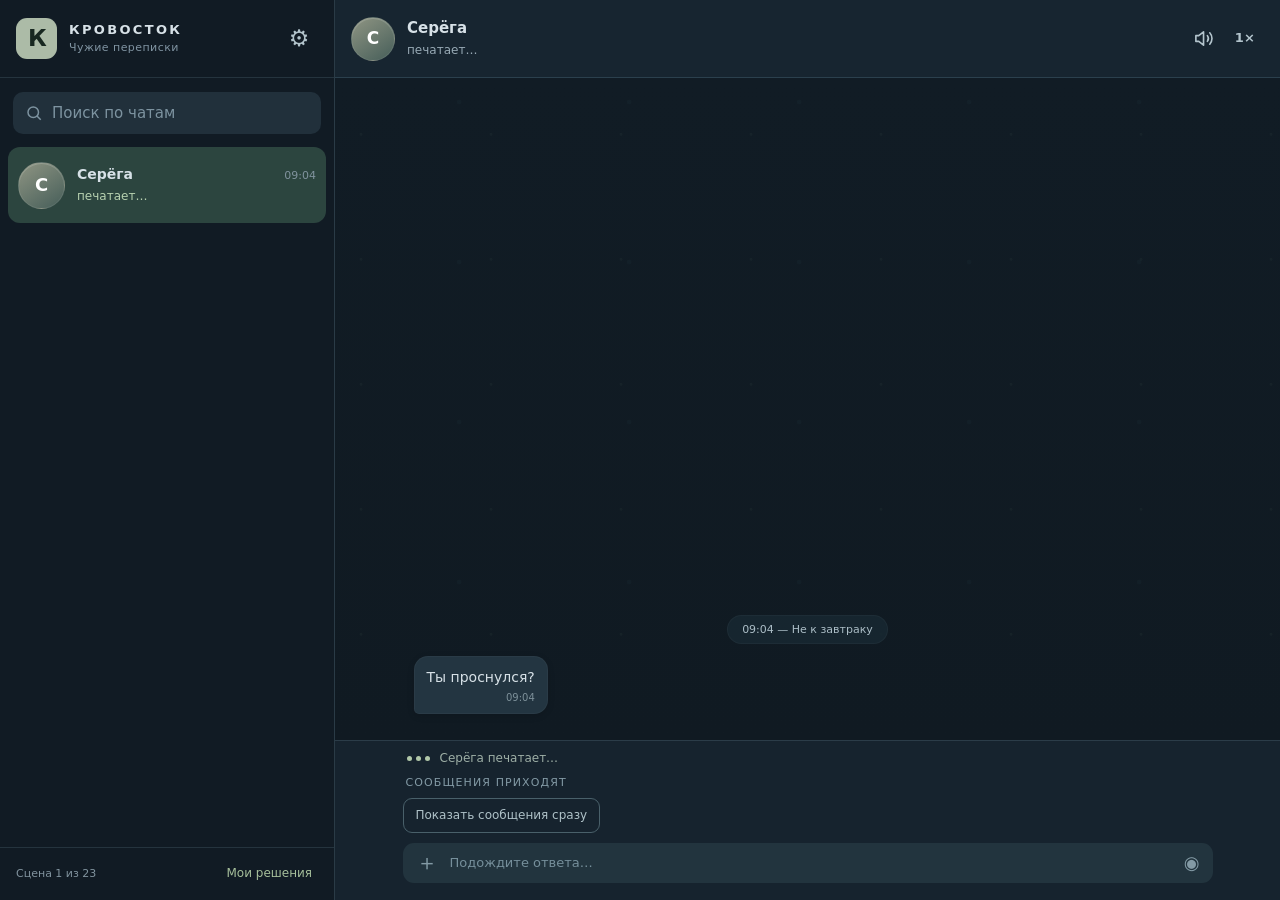
==== index.html @ a754966e "Build playable chat game: typing, notifications, save states and Friday story" ====
<!doctype html>
<html lang="ru">
<head>
  <meta charset="utf-8">
  <meta name="viewport" content="width=device-width,initial-scale=1,viewport-fit=cover">
  <meta name="theme-color" content="#101821">
  <meta name="description" content="КРОВОСТОК — интерактивная криминально-абсурдная история в переписках. Выбирайте ответы. Чужие истории продолжаются без вас.">
  <title>КРОВОСТОК — Переписки</title>
  <link rel="icon" type="image/svg+xml" href="assets/favicon.svg">
  <link rel="stylesheet" href="styles.css">
  <script defer src="story.js"></script>
  <script defer src="app.js"></script>
</head>
<body>
<div class="app" id="app">
  <aside class="sidebar" id="sidebar" aria-label="Список переписок">
    <header class="sidebar-head">
      <div class="brand"><span class="brand-glyph">К</span><div><b>КРОВОСТОК</b><small>Чужие переписки</small></div></div>
      <button class="icon-btn" id="settingsButton" title="Настройки" aria-label="Настройки">⚙</button>
    </header>
    <div class="search-wrap"><svg viewBox="0 0 24 24" aria-hidden="true"><circle cx="11" cy="11" r="7"/><path d="m16 16 5 5"/></svg><input id="search" type="search" placeholder="Поиск по чатам" aria-label="Поиск по чатам" autocomplete="off"></div>
    <div class="chat-list" id="chatList" role="list"></div>
    <footer class="sidebar-footer"><span id="progressLabel">Новая переписка</span><button id="storyInfo" title="История прохождения">Мои решения</button></footer>
  </aside>
  <main class="conversation" id="conversation">
    <header class="conversation-head">
      <button class="icon-btn back-btn" id="backButton" aria-label="Назад к чатам"><svg viewBox="0 0 24 24"><path d="m15 18-6-6 6-6"/></svg></button>
      <div class="avatar big" id="activeAvatar" aria-hidden="true">С</div>
      <div class="chat-identity"><b id="activeName">Серёга</b><small id="activeStatus">был недавно</small></div>
      <div class="head-actions"><button id="soundButton" class="icon-btn" title="Звук уведомлений" aria-label="Включить или выключить звук"><svg id="soundIcon" viewBox="0 0 24 24"><path d="M11 5 6 9H3v6h3l5 4V5Z"/><path class="sound-waves" d="M15 9a5 5 0 0 1 0 6m2.5-9a9 9 0 0 1 0 12"/></svg></button><button id="speedButton" class="icon-btn speed-btn" title="Скорость переписки" aria-label="Сменить скорость">1×</button></div>
    </header>
    <div class="thread-scroll" id="threadScroll"><div id="thread" class="thread" aria-live="polite" aria-relevant="additions"></div></div>
    <div class="interaction" id="interaction">
      <div class="typing-row" id="typingRow" hidden><span class="typing-bubble"><i></i><i></i><i></i></span><span id="typingText">печатает…</span></div>
      <div class="pending-hint" id="pendingHint" hidden></div>
      <div class="quick-title" id="quickTitle">Выберите ответ</div>
      <div class="quick-replies" id="quickReplies"></div>
      <div class="fake-input"><span class="clip-icon">＋</span><span id="fakeInputText">Сообщение</span><span class="mic-icon">◉</span></div>
    </div>
  </main>
</div>
<div class="toast" id="toast" role="status" aria-live="polite"></div>
<div class="overlay" id="modal" hidden><div class="modal" role="dialog" aria-modal="true" aria-labelledby="modalTitle"><button id="closeModal" class="modal-close" aria-label="Закрыть">×</button><h2 id="modalTitle">Настройки</h2><div id="modalContent"></div></div></div>
<script type="application/ld+json">{"@context":"https://schema.org","@type":"VideoGame","name":"КРОВОСТОК — Переписки","genre":"Interactive fiction","inLanguage":"ru","gamePlatform":"Web Browser"}</script>
</body>
</html>
---- styles.css ----
:root{color-scheme:dark;--bg:#0b1117;--panel:#141f29;--panel2:#17242f;--surface:#1b2a35;--light:#d7e1e7;--muted:#8b9da9;--line:#2c3c47;--accent:#a6bf9b;--accent2:#789f88;--incoming:#233541;--outgoing:#375b51;--bubble:#223540;--radius:14px;--sidebar:335px}
*{box-sizing:border-box}html,body{height:100%;margin:0;font:15px/1.42 system-ui,-apple-system,"Segoe UI",Arial,sans-serif;background:var(--bg);color:var(--light)}button,input{font:inherit}button{cursor:pointer}button:focus-visible,input:focus-visible{outline:2px solid #b9d5b6;outline-offset:3px}button:disabled{cursor:default;opacity:.6}.app{width:100%;height:100dvh;display:grid;grid-template-columns:var(--sidebar) minmax(0,1fr);max-width:1480px;margin:auto;box-shadow:0 0 30px #0004;overflow:hidden}.sidebar{background:#111b24;border-right:1px solid #2a3b46;display:flex;flex-direction:column;min-height:0}.sidebar-head,.conversation-head{display:flex;align-items:center;gap:12px;padding:16px;min-height:78px}.sidebar-head{justify-content:space-between;border-bottom:1px solid #25343e}.brand{display:flex;align-items:center;gap:12px;min-width:0}.brand-glyph{background:#acbba7;color:#182820;font-weight:900;display:grid;place-items:center;width:41px;height:41px;border-radius:11px;letter-spacing:-2px;font-size:23px}.brand div{display:flex;flex-direction:column;gap:1px}.brand b{font-size:13px;letter-spacing:.18em}.brand small{font-size:11px;color:#8094a2;letter-spacing:.04em}.icon-btn{border:0;background:transparent;color:#b3c4cc;width:38px;height:38px;border-radius:10px;display:grid;place-items:center;font-size:23px;flex:0 0 auto}.icon-btn:hover{background:#273640}.icon-btn svg{width:23px;height:23px;fill:none;stroke:currentColor;stroke-width:1.7;stroke-linecap:round;stroke-linejoin:round}.search-wrap{margin:14px 13px 6px;position:relative;display:flex;align-items:center;background:#21303b;border-radius:10px;height:42px}.search-wrap svg{position:absolute;left:12px;width:18px;height:18px;fill:none;stroke:#7d93a0;stroke-width:2}.search-wrap input{min-width:0;width:100%;height:100%;background:transparent;border:0;padding:0 12px 0 39px;color:var(--light);outline:0}.search-wrap input::placeholder{color:#7d93a0}.chat-list{overflow-y:auto;overflow-x:hidden;padding:7px 8px 16px;flex:1;scrollbar-width:thin;scrollbar-color:#3a4d55 transparent}.chat-item{width:100%;display:flex;align-items:center;gap:12px;padding:12px 10px;border:0;color:inherit;background:transparent;text-align:left;border-radius:12px;min-height:76px}.chat-item:hover{background:#20303b}.chat-item.active{background:#2c453f}.avatar{--av1:#45647c;--av2:#264354;border-radius:50%;width:47px;height:47px;display:grid;place-items:center;flex:0 0 auto;color:#fff;font-weight:750;font-size:18px;background:linear-gradient(145deg,var(--av1),var(--av2));border:1px solid #ffffff13;box-shadow:inset 0 1px 0 #ffffff2a}.avatar.big{width:44px;height:44px;font-size:17px}.chat-item-body{flex:1;min-width:0}.chat-row{display:flex;align-items:baseline;justify-content:space-between;gap:7px}.chat-name{font-weight:620;white-space:nowrap;overflow:hidden;text-overflow:ellipsis;font-size:14px}.chat-time{color:#81939e;font-size:11px;flex:0 0 auto}.chat-preview{display:block;font-size:12px;color:#90a1ab;white-space:nowrap;text-overflow:ellipsis;overflow:hidden;margin-top:4px;max-width:220px}.chat-preview.typing{color:#b7d1b0}.counter{background:#98b494;color:#1b3026;min-width:20px;padding:1px 6px;border-radius:20px;font-size:11px;font-weight:800;text-align:center}.sidebar-footer{display:flex;align-items:center;justify-content:space-between;gap:10px;padding:12px 16px;border-top:1px solid #25343e;color:#81939e;font-size:11px;min-height:53px}.sidebar-footer button{border:0;background:transparent;color:#a6bf9b;font-size:12px}.conversation{display:flex;flex-direction:column;min-width:0;min-height:0;background:#121b23}.conversation-head{background:#172530;border-bottom:1px solid #2b404d;z-index:3}.chat-identity{display:flex;flex-direction:column;gap:2px;min-width:0;flex:1}.chat-identity b{white-space:nowrap;overflow:hidden;text-overflow:ellipsis;font-size:15px}.chat-identity small{color:#97a9b4;font-size:12px}.head-actions{display:flex;gap:3px}.speed-btn{font-size:13px;font-weight:800;letter-spacing:.015em}.back-btn{display:none}.thread-scroll{flex:1;min-height:0;overflow-y:auto;scrollbar-width:thin;scrollbar-color:#35505c transparent;position:relative;background-color:#101a22;background-image:radial-gradient(circle at 20% 45%,#39544c22 1px,transparent 1.8px),radial-gradient(circle at 73% 15%,#28444d1c 2px,transparent 2.6px),linear-gradient(0deg,#101a22,#111c25);background-size:130px 125px,170px 160px,auto}.thread{max-width:860px;margin:auto;display:flex;flex-direction:column;justify-content:flex-end;padding:24px 36px 26px;gap:8px;min-height:100%;}.bubble{max-width:min(75%,610px);border-radius:14px 14px 14px 5px;background:var(--incoming);border:1px solid #ffffff08;padding:10px 12px 8px;align-self:flex-start;box-shadow:0 2px 7px #0002;white-space:pre-wrap;overflow-wrap:anywhere;}.bubble.mine{background:var(--outgoing);border-radius:14px 14px 5px 14px;align-self:flex-end}.bubble.sys{max-width:85%;align-self:center;border-radius:20px;font-size:11px;background:#182832d9;color:#acbec7;text-align:center;padding:6px 14px;box-shadow:none;margin:10px auto 4px;line-height:1.4}.bubble .message-text{font-size:14px;line-height:1.51;white-space:pre-wrap}.bubble .meta{display:flex;gap:5px;align-items:center;justify-content:flex-end;margin-top:3px;color:#aec2c9a6;font-size:10px}.bubble.mine .meta{color:#c2decaba}.checkmark{font-size:11px;letter-spacing:-3px;margin-left:3px;color:#b4d3c4}.bubble.from-other{font-style:normal}.forwarded{border-left:2px solid #98b69d;padding-left:9px;color:#b1cbc0;font-size:11px;margin-bottom:5px}.media-card{width:min(100%,335px);border:1px solid #65736e44;overflow:hidden;background:#1a2a31;border-radius:10px;margin:2px 0;cursor:pointer;text-align:left;padding:0;color:inherit;display:block}.media-card:hover{border-color:#8cab99}.media-card img{width:100%;height:190px;object-fit:cover;display:block}.media-caption{display:flex;align-items:center;gap:8px;padding:10px 11px;font-size:11px;color:#b8c6c9}.media-caption b{font-size:12px;color:#e1ebef}.empty-chat{margin:auto;max-width:350px;text-align:center;color:#91a4af;background:#1b2b36b0;padding:15px;border-radius:14px;font-size:13px}.interaction{background:#16232e;border-top:1px solid #2b3c48;padding:9px 20px max(17px,env(safe-area-inset-bottom));z-index:4}.interaction>*{max-width:810px;margin-inline:auto}.typing-row{display:flex;align-items:center;gap:10px;color:#9eafa6;font-size:12px;padding:0 4px 8px}.typing-row[hidden],.pending-hint[hidden]{display:none}.typing-bubble{display:flex;gap:4px;align-items:center}.typing-bubble i{width:5px;height:5px;background:#b1c8a9;border-radius:50%;animation:typing 1.1s infinite}.typing-bubble i:nth-child(2){animation-delay:.15s}.typing-bubble i:nth-child(3){animation-delay:.3s}.pending-hint{text-align:center;padding:12px;color:#b5c7ce;font-size:12px}.pending-hint button{background:#315347;color:#e2eee6;border:1px solid #547163;padding:8px 12px;border-radius:9px;margin-left:10px}.quick-title{color:#839aa5;font-size:11px;text-transform:uppercase;letter-spacing:.1em;padding:0 3px 7px}.quick-replies{display:flex;gap:7px;flex-wrap:wrap;margin-bottom:10px}.choice-btn{background:#253c43;color:#d4e5dc;border:1px solid #466357;padding:9px 12px;border-radius:13px;text-align:left;font-size:12px;line-height:1.4;flex:1 1 210px;min-width:0}.choice-btn:hover{background:#365747;border-color:#9eba9d}.choice-btn b{font-size:10px;display:block;color:#99b2a3;margin-bottom:4px;text-transform:uppercase;letter-spacing:.04em}.choice-btn small{font-size:12px;color:#eff4f0;display:block}.choice-btn .inline-preview{font-size:11px;color:#9ab3a5;line-height:1.35;margin-top:4px;display:block}.skip-btn{background:transparent;border:1px solid #49606a;border-radius:9px;color:#afc2c8;padding:8px 12px;font-size:12px;align-self:flex-start}.fake-input{display:flex;align-items:center;gap:12px;background:#22343e;color:#768f9b;min-height:40px;border-radius:11px;padding:0 13px;font-size:13px;user-select:none}.clip-icon{font-size:22px;color:#839aa5;line-height:1}.mic-icon{margin-left:auto;color:#839aa5;font-size:18px}.toast{position:fixed;bottom:18px;left:50%;transform:translateX(-50%);background:#243844;color:#e0eee9;border:1px solid #61786c;border-radius:10px;box-shadow:0 5px 30px #0008;padding:10px 16px;opacity:0;pointer-events:none;transition:opacity .25s;z-index:50;font-size:12px;max-width:90vw}.toast.show{opacity:1}.overlay{position:fixed;inset:0;background:#060b0dc9;z-index:40;display:grid;place-items:center;padding:20px}.overlay[hidden]{display:none}.modal{position:relative;max-width:640px;width:100%;max-height:min(86vh,780px);overflow:auto;border-radius:18px;background:#1b2b36;border:1px solid #405963;padding:26px;box-shadow:0 20px 80px #000c}.modal h2{margin:0 0 17px;font-size:18px}.modal h3{font-size:14px;color:#bfd4c0;margin:16px 0 6px}.modal p{font-size:13px;line-height:1.65;color:#b8cbd0}.modal-close{position:absolute;top:14px;right:16px;border:0;background:#304552;color:#eee;border-radius:8px;font-size:22px;width:33px;height:33px}.setting-row{display:flex;gap:14px;justify-content:space-between;align-items:center;padding:12px 0;border-bottom:1px solid #344753;font-size:13px}.setting-row button,.danger{border-radius:9px;background:#324c46;border:1px solid #557465;color:#eff7f0;padding:8px 12px}.danger{background:#513231;border-color:#865453}.decision-list{padding-left:16px}.decision-list li{padding:5px 0;font-size:12px;color:#bbd0d3}.decision-list b{color:#dce9dc}.photo-overlay{display:block;width:min(100%,500px);margin:0 auto;border-radius:12px}.caption{color:#829ca9;font-size:11px}.empty-list{padding:20px;color:#93a5ae;font-size:12px}.sr-only{position:absolute;width:1px;height:1px;overflow:hidden;clip:rect(0,0,0,0)}@keyframes appear{from{opacity:0;transform:translateY(7px)}to{opacity:1;transform:translateY(0)}}@keyframes typing{0%,60%,100%{transform:translateY(0);opacity:.5}30%{transform:translateY(-3px);opacity:1}}
@media (max-width:780px){.app{display:block;position:relative}.sidebar,.conversation{height:100dvh;width:100%;position:absolute;inset:0}.sidebar{z-index:2;transition:transform .18s ease}.conversation{z-index:3;transform:translateX(101%);transition:transform .18s ease}.app.show-thread .conversation{transform:translateX(0)}.back-btn{display:grid}.sidebar-head,.conversation-head{min-height:68px;padding:10px 13px}.thread{padding:20px 13px 21px;gap:8px}.bubble{max-width:85%;padding:9px 11px 7px}.bubble .message-text{font-size:13px}.interaction{padding:9px 11px max(11px,env(safe-area-inset-bottom))}.choice-btn{flex-basis:100%;padding:9px 11px}.quick-replies{gap:5px}.sidebar-footer{padding-bottom:max(11px,env(safe-area-inset-bottom))}.media-card img{height:150px}.modal{padding:20px}}
@media (prefers-reduced-motion:reduce){*,*::before,*::after{animation-duration:.01ms!important;transition:none!important}}
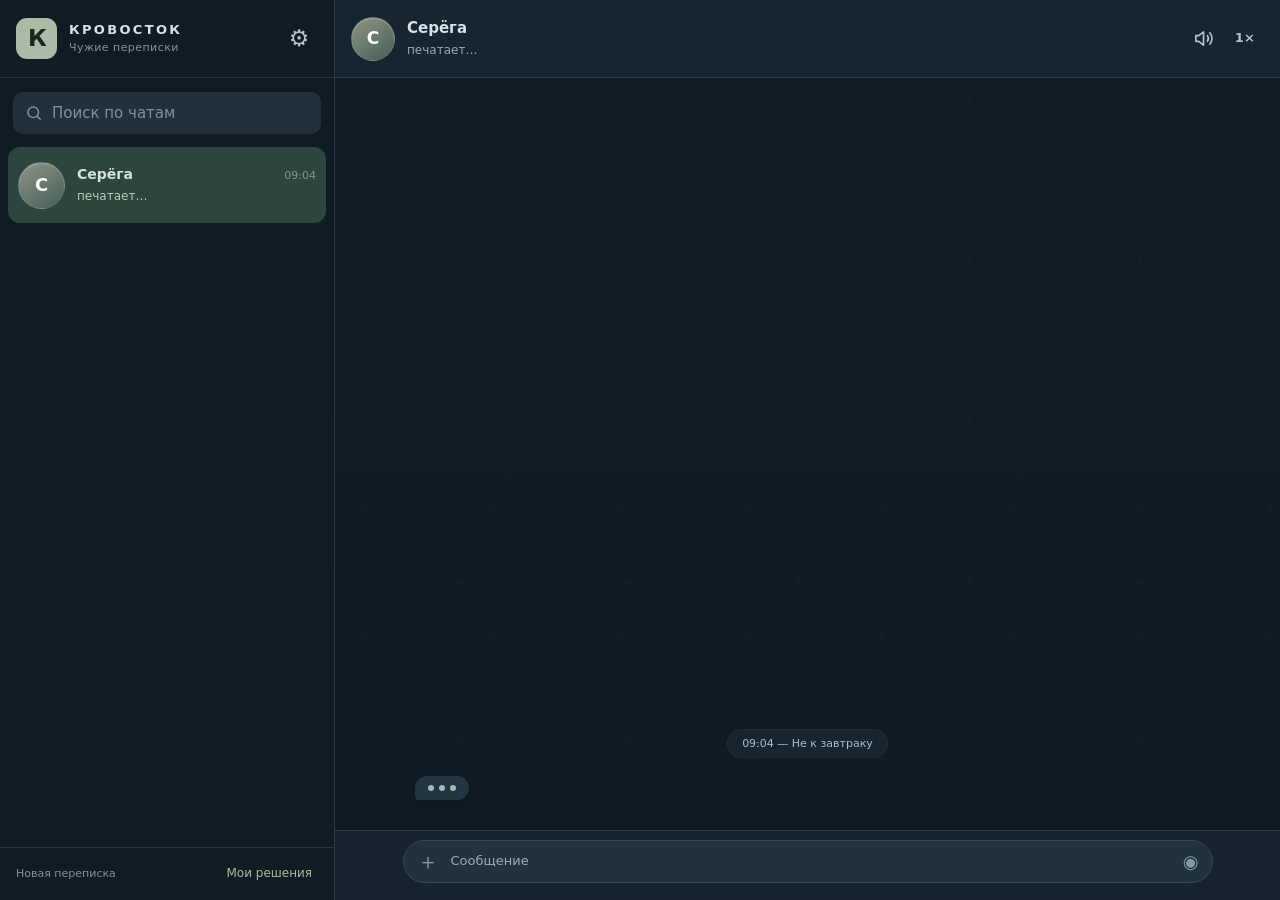
==== commit 5bb335ad: "Improve messaging UX, manual chat navigation, natural pacing and attach original photo" ====
--- a/index.html
+++ b/index.html
@@ -24,16 +24,14 @@
   </aside>
   <main class="conversation" id="conversation">
     <header class="conversation-head">
-      <button class="icon-btn back-btn" id="backButton" aria-label="Назад к чатам"><svg viewBox="0 0 24 24"><path d="m15 18-6-6 6-6"/></svg></button>
+      <button class="icon-btn back-btn" id="backButton" aria-label="Назад к чатам"><svg viewBox="0 0 24 24"><path d="m15 18-6-6 6-6"/></svg><span class="back-counter" id="totalUnread" hidden></span></button>
       <div class="avatar big" id="activeAvatar" aria-hidden="true">С</div>
       <div class="chat-identity"><b id="activeName">Серёга</b><small id="activeStatus">был недавно</small></div>
       <div class="head-actions"><button id="soundButton" class="icon-btn" title="Звук уведомлений" aria-label="Включить или выключить звук"><svg id="soundIcon" viewBox="0 0 24 24"><path d="M11 5 6 9H3v6h3l5 4V5Z"/><path class="sound-waves" d="M15 9a5 5 0 0 1 0 6m2.5-9a9 9 0 0 1 0 12"/></svg></button><button id="speedButton" class="icon-btn speed-btn" title="Скорость переписки" aria-label="Сменить скорость">1×</button></div>
     </header>
     <div class="thread-scroll" id="threadScroll"><div id="thread" class="thread" aria-live="polite" aria-relevant="additions"></div></div>
     <div class="interaction" id="interaction">
-      <div class="typing-row" id="typingRow" hidden><span class="typing-bubble"><i></i><i></i><i></i></span><span id="typingText">печатает…</span></div>
-      <div class="pending-hint" id="pendingHint" hidden></div>
-      <div class="quick-title" id="quickTitle">Выберите ответ</div>
+      <div class="quick-title" id="quickTitle" hidden></div>
       <div class="quick-replies" id="quickReplies"></div>
       <div class="fake-input"><span class="clip-icon">＋</span><span id="fakeInputText">Сообщение</span><span class="mic-icon">◉</span></div>
     </div>
@@ -43,4 +41,4 @@
 <div class="overlay" id="modal" hidden><div class="modal" role="dialog" aria-modal="true" aria-labelledby="modalTitle"><button id="closeModal" class="modal-close" aria-label="Закрыть">×</button><h2 id="modalTitle">Настройки</h2><div id="modalContent"></div></div></div>
 <script type="application/ld+json">{"@context":"https://schema.org","@type":"VideoGame","name":"КРОВОСТОК — Переписки","genre":"Interactive fiction","inLanguage":"ru","gamePlatform":"Web Browser"}</script>
 </body>
-</html>
+</html>
--- a/styles.css
+++ b/styles.css
@@ -2,3 +2,23 @@
 *{box-sizing:border-box}html,body{height:100%;margin:0;font:15px/1.42 system-ui,-apple-system,"Segoe UI",Arial,sans-serif;background:var(--bg);color:var(--light)}button,input{font:inherit}button{cursor:pointer}button:focus-visible,input:focus-visible{outline:2px solid #b9d5b6;outline-offset:3px}button:disabled{cursor:default;opacity:.6}.app{width:100%;height:100dvh;display:grid;grid-template-columns:var(--sidebar) minmax(0,1fr);max-width:1480px;margin:auto;box-shadow:0 0 30px #0004;overflow:hidden}.sidebar{background:#111b24;border-right:1px solid #2a3b46;display:flex;flex-direction:column;min-height:0}.sidebar-head,.conversation-head{display:flex;align-items:center;gap:12px;padding:16px;min-height:78px}.sidebar-head{justify-content:space-between;border-bottom:1px solid #25343e}.brand{display:flex;align-items:center;gap:12px;min-width:0}.brand-glyph{background:#acbba7;color:#182820;font-weight:900;display:grid;place-items:center;width:41px;height:41px;border-radius:11px;letter-spacing:-2px;font-size:23px}.brand div{display:flex;flex-direction:column;gap:1px}.brand b{font-size:13px;letter-spacing:.18em}.brand small{font-size:11px;color:#8094a2;letter-spacing:.04em}.icon-btn{border:0;background:transparent;color:#b3c4cc;width:38px;height:38px;border-radius:10px;display:grid;place-items:center;font-size:23px;flex:0 0 auto}.icon-btn:hover{background:#273640}.icon-btn svg{width:23px;height:23px;fill:none;stroke:currentColor;stroke-width:1.7;stroke-linecap:round;stroke-linejoin:round}.search-wrap{margin:14px 13px 6px;position:relative;display:flex;align-items:center;background:#21303b;border-radius:10px;height:42px}.search-wrap svg{position:absolute;left:12px;width:18px;height:18px;fill:none;stroke:#7d93a0;stroke-width:2}.search-wrap input{min-width:0;width:100%;height:100%;background:transparent;border:0;padding:0 12px 0 39px;color:var(--light);outline:0}.search-wrap input::placeholder{color:#7d93a0}.chat-list{overflow-y:auto;overflow-x:hidden;padding:7px 8px 16px;flex:1;scrollbar-width:thin;scrollbar-color:#3a4d55 transparent}.chat-item{width:100%;display:flex;align-items:center;gap:12px;padding:12px 10px;border:0;color:inherit;background:transparent;text-align:left;border-radius:12px;min-height:76px}.chat-item:hover{background:#20303b}.chat-item.active{background:#2c453f}.avatar{--av1:#45647c;--av2:#264354;border-radius:50%;width:47px;height:47px;display:grid;place-items:center;flex:0 0 auto;color:#fff;font-weight:750;font-size:18px;background:linear-gradient(145deg,var(--av1),var(--av2));border:1px solid #ffffff13;box-shadow:inset 0 1px 0 #ffffff2a}.avatar.big{width:44px;height:44px;font-size:17px}.chat-item-body{flex:1;min-width:0}.chat-row{display:flex;align-items:baseline;justify-content:space-between;gap:7px}.chat-name{font-weight:620;white-space:nowrap;overflow:hidden;text-overflow:ellipsis;font-size:14px}.chat-time{color:#81939e;font-size:11px;flex:0 0 auto}.chat-preview{display:block;font-size:12px;color:#90a1ab;white-space:nowrap;text-overflow:ellipsis;overflow:hidden;margin-top:4px;max-width:220px}.chat-preview.typing{color:#b7d1b0}.counter{background:#98b494;color:#1b3026;min-width:20px;padding:1px 6px;border-radius:20px;font-size:11px;font-weight:800;text-align:center}.sidebar-footer{display:flex;align-items:center;justify-content:space-between;gap:10px;padding:12px 16px;border-top:1px solid #25343e;color:#81939e;font-size:11px;min-height:53px}.sidebar-footer button{border:0;background:transparent;color:#a6bf9b;font-size:12px}.conversation{display:flex;flex-direction:column;min-width:0;min-height:0;background:#121b23}.conversation-head{background:#172530;border-bottom:1px solid #2b404d;z-index:3}.chat-identity{display:flex;flex-direction:column;gap:2px;min-width:0;flex:1}.chat-identity b{white-space:nowrap;overflow:hidden;text-overflow:ellipsis;font-size:15px}.chat-identity small{color:#97a9b4;font-size:12px}.head-actions{display:flex;gap:3px}.speed-btn{font-size:13px;font-weight:800;letter-spacing:.015em}.back-btn{display:none}.thread-scroll{flex:1;min-height:0;overflow-y:auto;scrollbar-width:thin;scrollbar-color:#35505c transparent;position:relative;background-color:#101a22;background-image:radial-gradient(circle at 20% 45%,#39544c22 1px,transparent 1.8px),radial-gradient(circle at 73% 15%,#28444d1c 2px,transparent 2.6px),linear-gradient(0deg,#101a22,#111c25);background-size:130px 125px,170px 160px,auto}.thread{max-width:860px;margin:auto;display:flex;flex-direction:column;justify-content:flex-end;padding:24px 36px 26px;gap:8px;min-height:100%;}.bubble{max-width:min(75%,610px);border-radius:14px 14px 14px 5px;background:var(--incoming);border:1px solid #ffffff08;padding:10px 12px 8px;align-self:flex-start;box-shadow:0 2px 7px #0002;white-space:pre-wrap;overflow-wrap:anywhere;}.bubble.mine{background:var(--outgoing);border-radius:14px 14px 5px 14px;align-self:flex-end}.bubble.sys{max-width:85%;align-self:center;border-radius:20px;font-size:11px;background:#182832d9;color:#acbec7;text-align:center;padding:6px 14px;box-shadow:none;margin:10px auto 4px;line-height:1.4}.bubble .message-text{font-size:14px;line-height:1.51;white-space:pre-wrap}.bubble .meta{display:flex;gap:5px;align-items:center;justify-content:flex-end;margin-top:3px;color:#aec2c9a6;font-size:10px}.bubble.mine .meta{color:#c2decaba}.checkmark{font-size:11px;letter-spacing:-3px;margin-left:3px;color:#b4d3c4}.bubble.from-other{font-style:normal}.forwarded{border-left:2px solid #98b69d;padding-left:9px;color:#b1cbc0;font-size:11px;margin-bottom:5px}.media-card{width:min(100%,335px);border:1px solid #65736e44;overflow:hidden;background:#1a2a31;border-radius:10px;margin:2px 0;cursor:pointer;text-align:left;padding:0;color:inherit;display:block}.media-card:hover{border-color:#8cab99}.media-card img{width:100%;height:190px;object-fit:cover;display:block}.media-caption{display:flex;align-items:center;gap:8px;padding:10px 11px;font-size:11px;color:#b8c6c9}.media-caption b{font-size:12px;color:#e1ebef}.empty-chat{margin:auto;max-width:350px;text-align:center;color:#91a4af;background:#1b2b36b0;padding:15px;border-radius:14px;font-size:13px}.interaction{background:#16232e;border-top:1px solid #2b3c48;padding:9px 20px max(17px,env(safe-area-inset-bottom));z-index:4}.interaction>*{max-width:810px;margin-inline:auto}.typing-row{display:flex;align-items:center;gap:10px;color:#9eafa6;font-size:12px;padding:0 4px 8px}.typing-row[hidden],.pending-hint[hidden]{display:none}.typing-bubble{display:flex;gap:4px;align-items:center}.typing-bubble i{width:5px;height:5px;background:#b1c8a9;border-radius:50%;animation:typing 1.1s infinite}.typing-bubble i:nth-child(2){animation-delay:.15s}.typing-bubble i:nth-child(3){animation-delay:.3s}.pending-hint{text-align:center;padding:12px;color:#b5c7ce;font-size:12px}.pending-hint button{background:#315347;color:#e2eee6;border:1px solid #547163;padding:8px 12px;border-radius:9px;margin-left:10px}.quick-title{color:#839aa5;font-size:11px;text-transform:uppercase;letter-spacing:.1em;padding:0 3px 7px}.quick-replies{display:flex;gap:7px;flex-wrap:wrap;margin-bottom:10px}.choice-btn{background:#253c43;color:#d4e5dc;border:1px solid #466357;padding:9px 12px;border-radius:13px;text-align:left;font-size:12px;line-height:1.4;flex:1 1 210px;min-width:0}.choice-btn:hover{background:#365747;border-color:#9eba9d}.choice-btn b{font-size:10px;display:block;color:#99b2a3;margin-bottom:4px;text-transform:uppercase;letter-spacing:.04em}.choice-btn small{font-size:12px;color:#eff4f0;display:block}.choice-btn .inline-preview{font-size:11px;color:#9ab3a5;line-height:1.35;margin-top:4px;display:block}.skip-btn{background:transparent;border:1px solid #49606a;border-radius:9px;color:#afc2c8;padding:8px 12px;font-size:12px;align-self:flex-start}.fake-input{display:flex;align-items:center;gap:12px;background:#22343e;color:#768f9b;min-height:40px;border-radius:11px;padding:0 13px;font-size:13px;user-select:none}.clip-icon{font-size:22px;color:#839aa5;line-height:1}.mic-icon{margin-left:auto;color:#839aa5;font-size:18px}.toast{position:fixed;bottom:18px;left:50%;transform:translateX(-50%);background:#243844;color:#e0eee9;border:1px solid #61786c;border-radius:10px;box-shadow:0 5px 30px #0008;padding:10px 16px;opacity:0;pointer-events:none;transition:opacity .25s;z-index:50;font-size:12px;max-width:90vw}.toast.show{opacity:1}.overlay{position:fixed;inset:0;background:#060b0dc9;z-index:40;display:grid;place-items:center;padding:20px}.overlay[hidden]{display:none}.modal{position:relative;max-width:640px;width:100%;max-height:min(86vh,780px);overflow:auto;border-radius:18px;background:#1b2b36;border:1px solid #405963;padding:26px;box-shadow:0 20px 80px #000c}.modal h2{margin:0 0 17px;font-size:18px}.modal h3{font-size:14px;color:#bfd4c0;margin:16px 0 6px}.modal p{font-size:13px;line-height:1.65;color:#b8cbd0}.modal-close{position:absolute;top:14px;right:16px;border:0;background:#304552;color:#eee;border-radius:8px;font-size:22px;width:33px;height:33px}.setting-row{display:flex;gap:14px;justify-content:space-between;align-items:center;padding:12px 0;border-bottom:1px solid #344753;font-size:13px}.setting-row button,.danger{border-radius:9px;background:#324c46;border:1px solid #557465;color:#eff7f0;padding:8px 12px}.danger{background:#513231;border-color:#865453}.decision-list{padding-left:16px}.decision-list li{padding:5px 0;font-size:12px;color:#bbd0d3}.decision-list b{color:#dce9dc}.photo-overlay{display:block;width:min(100%,500px);margin:0 auto;border-radius:12px}.caption{color:#829ca9;font-size:11px}.empty-list{padding:20px;color:#93a5ae;font-size:12px}.sr-only{position:absolute;width:1px;height:1px;overflow:hidden;clip:rect(0,0,0,0)}@keyframes appear{from{opacity:0;transform:translateY(7px)}to{opacity:1;transform:translateY(0)}}@keyframes typing{0%,60%,100%{transform:translateY(0);opacity:.5}30%{transform:translateY(-3px);opacity:1}}
 @media (max-width:780px){.app{display:block;position:relative}.sidebar,.conversation{height:100dvh;width:100%;position:absolute;inset:0}.sidebar{z-index:2;transition:transform .18s ease}.conversation{z-index:3;transform:translateX(101%);transition:transform .18s ease}.app.show-thread .conversation{transform:translateX(0)}.back-btn{display:grid}.sidebar-head,.conversation-head{min-height:68px;padding:10px 13px}.thread{padding:20px 13px 21px;gap:8px}.bubble{max-width:85%;padding:9px 11px 7px}.bubble .message-text{font-size:13px}.interaction{padding:9px 11px max(11px,env(safe-area-inset-bottom))}.choice-btn{flex-basis:100%;padding:9px 11px}.quick-replies{gap:5px}.sidebar-footer{padding-bottom:max(11px,env(safe-area-inset-bottom))}.media-card img{height:150px}.modal{padding:20px}}
 @media (prefers-reduced-motion:reduce){*,*::before,*::after{animation-duration:.01ms!important;transition:none!important}}
+
+/* v0.4 — true messenger pacing/presentation; no scene-navigation UI */
+.quick-title[hidden]{display:none}
+.inline-typing{align-self:flex-start;padding:3px 1px 1px;display:flex;align-items:center;min-height:34px}
+.inline-typing .typing-bubble{display:inline-flex;align-items:center;gap:5px;padding:9px 13px;border-radius:15px 15px 15px 5px;background:var(--incoming);box-shadow:0 2px 7px #0002}
+.inline-typing .typing-bubble i{width:6px;height:6px;background:#9fbcb5;border-radius:50%;animation:typing 1.2s infinite ease-in-out}
+.inline-typing .typing-bubble i:nth-child(2){animation-delay:.18s}
+.inline-typing .typing-bubble i:nth-child(3){animation-delay:.36s}
+.chat-item.needs-reply .chat-preview{color:#b4c2ba}
+.reply-dot{width:8px;height:8px;flex:0 0 8px;border-radius:50%;background:#77b6a0;box-shadow:0 0 0 3px #77b6a01c}
+.back-btn{position:relative}
+.back-counter{position:absolute;right:-3px;top:-2px;min-width:16px;height:16px;border-radius:10px;background:#6ca68d;font-size:10px;font-weight:700;color:#0c1b19;padding:0 4px;line-height:16px}
+.back-counter[hidden]{display:none}
+.choice-btn{flex:1 1 220px;font-size:13px;line-height:1.5;background:#223a3c;border-color:#3d6861;border-radius:20px;padding:11px 15px;transition:background .15s ease,border-color .15s ease}
+.choice-btn:hover{background:#35534b;border-color:#85af9f}
+.quick-replies:empty{display:none}
+.fake-input{color:#9bacb5;min-height:43px;border-radius:22px;background:#21323d;border:1px solid #354a52}
+.media-card img{height:230px;object-fit:cover;object-position:center 67%;background:#283535}
+.photo-overlay{max-height:65vh;object-fit:contain;width:auto;max-width:100%}
+@media(max-width:780px){.choice-btn{flex-basis:100%}.media-card img{height:215px}.inline-typing{min-height:30px}}
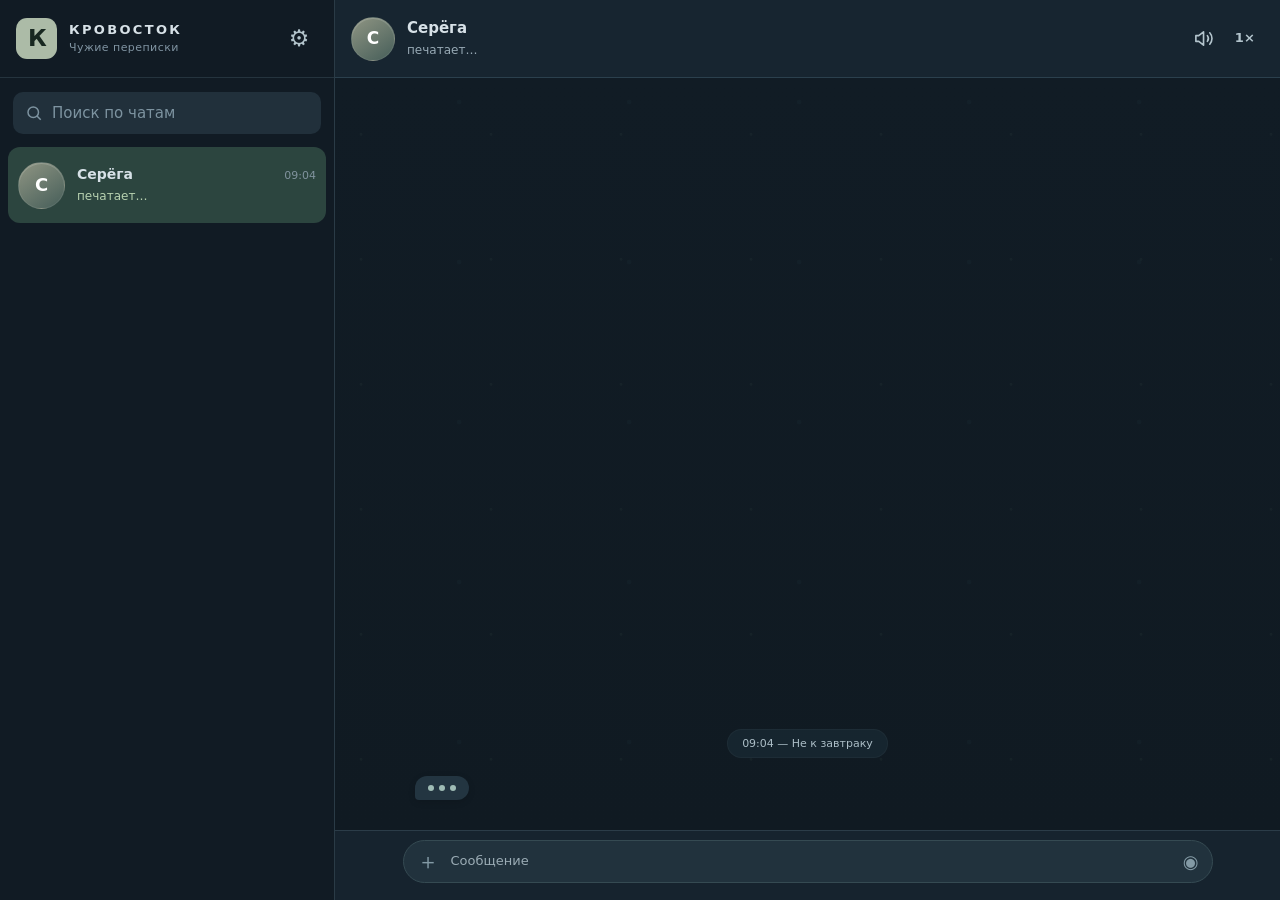
==== commit fc0d47be: "Release 1.0: second Friday, migration from H18, and fix chapter loading" ====
--- a/index.html
+++ b/index.html
@@ -9,6 +9,8 @@
   <link rel="icon" type="image/svg+xml" href="assets/favicon.svg">
   <link rel="stylesheet" href="styles.css">
   <script defer src="story.js"></script>
+  <script defer src="second_thursday.js"></script>
+  <script defer src="next_friday.js"></script>
   <script defer src="app.js"></script>
 </head>
 <body>
@@ -20,7 +22,6 @@
     </header>
     <div class="search-wrap"><svg viewBox="0 0 24 24" aria-hidden="true"><circle cx="11" cy="11" r="7"/><path d="m16 16 5 5"/></svg><input id="search" type="search" placeholder="Поиск по чатам" aria-label="Поиск по чатам" autocomplete="off"></div>
     <div class="chat-list" id="chatList" role="list"></div>
-    <footer class="sidebar-footer"><span id="progressLabel">Новая переписка</span><button id="storyInfo" title="История прохождения">Мои решения</button></footer>
   </aside>
   <main class="conversation" id="conversation">
     <header class="conversation-head">
@@ -41,4 +42,4 @@
 <div class="overlay" id="modal" hidden><div class="modal" role="dialog" aria-modal="true" aria-labelledby="modalTitle"><button id="closeModal" class="modal-close" aria-label="Закрыть">×</button><h2 id="modalTitle">Настройки</h2><div id="modalContent"></div></div></div>
 <script type="application/ld+json">{"@context":"https://schema.org","@type":"VideoGame","name":"КРОВОСТОК — Переписки","genre":"Interactive fiction","inLanguage":"ru","gamePlatform":"Web Browser"}</script>
 </body>
-</html>+</html>
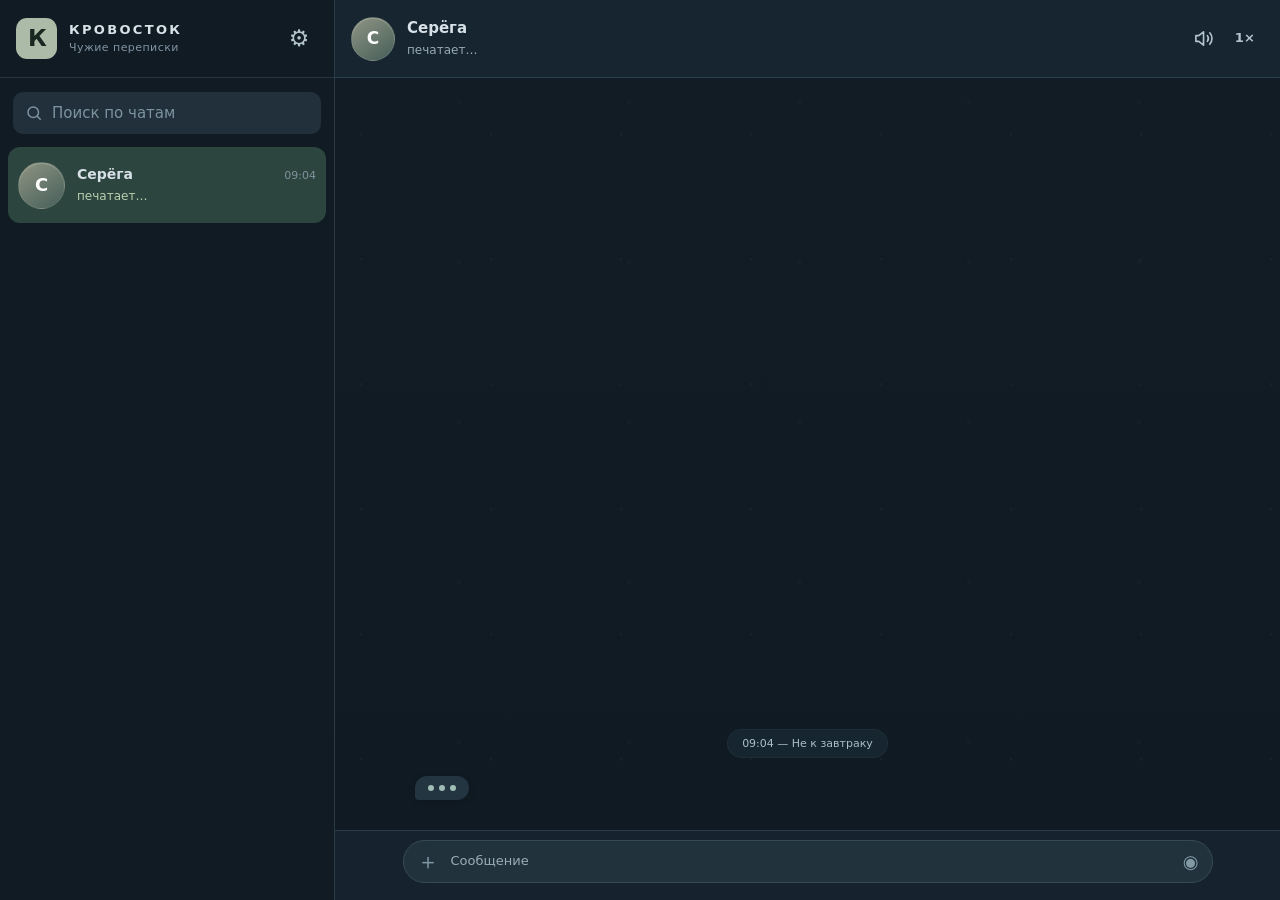
==== commit 599de429: "Add Sunday chapter with lightning, memorial and fire stories (v1.2)" ====
--- a/index.html
+++ b/index.html
@@ -11,6 +11,8 @@
   <script defer src="story.js"></script>
   <script defer src="second_thursday.js"></script>
   <script defer src="next_friday.js"></script>
+  <script defer src="third_saturday.js"></script>
+  <script defer src="fourth_sunday.js"></script>
   <script defer src="app.js"></script>
 </head>
 <body>
